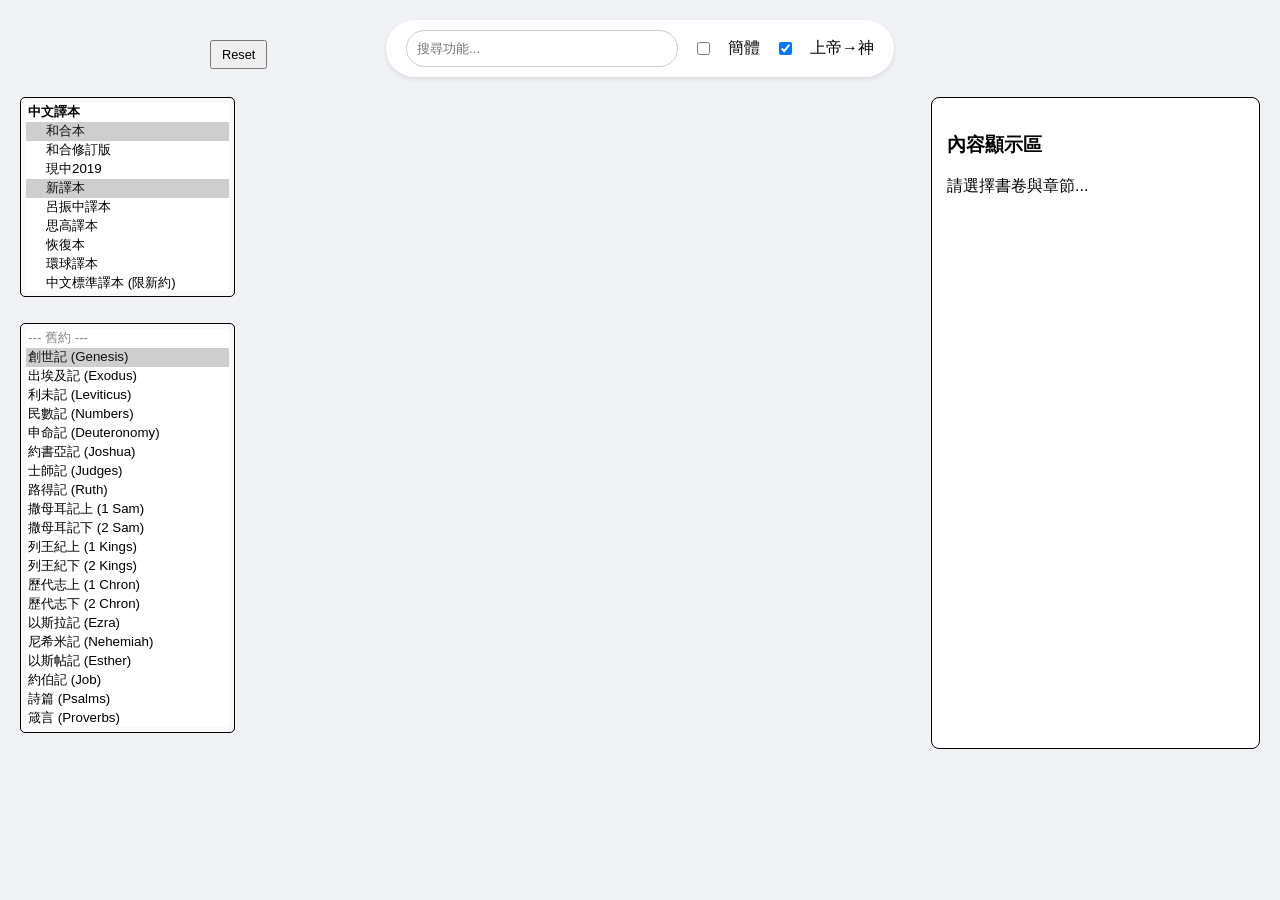
==== index.html @ 34dd0539 "Update index.html" ====
<!DOCTYPE html>
<html lang="zh-Hant">
<head>
	<script src="https://challenges.cloudflare.com/turnstile/v0/api.js?onload=turnstileLoad" async defer></script>
    <meta charset="UTF-8">
    <meta name="viewport" content="width=device-width, initial-scale=1.0">
    <title>聖經研讀系統 - FHL 整合版</title>
    <style>
        /* 保留您之前的 CSS 樣式 */
        body { font-family: sans-serif; display: flex; flex-direction: column; padding: 20px; margin: 0; position: relative; background-color: #f0f2f5; }
        .reset-button { position: absolute; top: 40px; left: 210px; z-index: 20; font-size: 0.8em; padding: 5px 10px; cursor: pointer; }
        .header-container { display: flex; justify-content: center; width: 100%; margin-bottom: 20px; }
        .header-controls { display: flex; align-items: center; width: fit-content; gap: 15px; background: white; padding: 10px 20px; border-radius: 30px; box-shadow: 0 2px 5px rgba(0,0,0,0.1); }
        .search-bar { padding: 10px; border: 1px solid #ccc; border-radius: 20px; width: 250px; }
        .main-container { display: flex; gap: 20px; }
        .left-panel { display: grid; grid-template-columns: repeat(4, 1fr); gap: 10px; width: 75%; }
        .right-panel { width: 25%; border: 1px solid #000; padding: 15px; height: 620px; background-color: white; border-radius: 8px; overflow-y: auto; }
        .box { border: 1px solid #000; border-radius: 5px; padding: 5px; box-sizing: border-box; background-color: #f9f9f9; visibility: hidden; }
        .multiple-select-container, .list-box-container, .right-panel-box, .header-controls, .header-container { visibility: visible; }
        .multiple-select-container { height: 200px; grid-column: 1; grid-row: 1; }
        .multiple-select-list { width: 100%; height: 100%; border: none; outline: none; }
        .list-box-container { height: 410px; grid-column: 1; grid-row: 2; }
        .single-select-list { width: 100%; height: 100%; border: none; outline: none; }
        /* 修改或覆蓋原本的 .tab-box 樣式 */
        .tab-box, .tab-box-bottom {
            height: 200px;
            display: flex; 
            flex-direction: column;
            gap: 5px;
            padding: 5px;
        }

/* 確保左側面板有足夠空間顯示 4 欄 */
.left-panel {
    display: grid;
    grid-template-columns: repeat(4, 1fr); 
    grid-auto-flow: row; /* 關鍵：讓溢出的元素自動換行 */
    gap: 10px;
    width: 75%;
}
        .copyable-area { cursor: copy; transition: background-color 0.2s; }
        .tab-title-box { border: 1px solid #ccc; padding: 5px; background-color: #e9ecef; font-weight: bold; font-size: 0.9em; }
        .tab-content-area { border: 1px solid #ccc; padding: 8px; background-color: white; flex-grow: 1; overflow-y: auto; line-height: 1.5; font-size: 0.95em; }
        .copy-success { background-color: #d4edda !important; }
        .popup-window { position: fixed; display: none; background: white; border: 2px solid #007bff; border-radius: 8px; padding: 12px; box-shadow: 0 4px 15px rgba(0,0,0,0.3); z-index: 1000; width: 200px; }
        .popup-window input { width: 100%; padding: 8px; margin-top: 8px; box-sizing: border-box; border: 1px solid #ccc; border-radius: 4px; }
        .popup-header { font-size: 14px; font-weight: bold; display: flex; justify-content: space-between; }
        .close-popup { cursor: pointer; color: #999; }
    </style>
</head>
<body>
    <div id="turnstile-container"></div>
    <button class="reset-button" id="resetSelectionBtn">Reset</button>

    <div class="header-container">
        <div class="header-controls">
            <input type="text" class="search-bar" placeholder="搜尋功能..." id="globalSearch">
            <input type="checkbox" id="checkboxSimplifiedChinese"><label for="checkboxSimplifiedChinese">簡體</label>
            <input type="checkbox" id="checkboxGodName" checked><label for="checkboxGodName">上帝→神</label>
            <!-- 隱藏的輸入項用於對接原邏輯 -->
            <input type="hidden" id="currentChineses">
            <input type="hidden" id="currentChap">
            <input type="hidden" id="currentSec">
        </div>
    </div>

    <div class="main-container">
        <div class="left-panel">
            <div class="box multiple-select-container">
                <select multiple class="multiple-select-list" id="selectList">
                     <optgroup label="中文譯本">
                        <option value="unv" selected>和合本</option>
                        <option value="rcuv">和合修訂版</option>
                        <option value="tcv2019">現中2019</option>
                        <option value="ncv" selected="selected">新譯本</option>
                        <option value="lcc">呂振中譯本</option>
                        <option value="ofm">思高譯本</option>
                        <option value="recover">恢復本</option>
                        <option value="wcb">環球譯本</option>
						<option value="csb"> 中文標準譯本 (限新約) </option>
                        <option value="cbol"> 原文直譯 </option>
                        <option value="tcv95"> 現代中文譯本 1995版 </option>
                        <option value="cnet"> NET聖經中譯本 </option>
						<option value="cuwv" selected="selected">文理和合本經文</option>
                    </optgroup>
                    <optgroup label="其他與英文">
                        <option value="kjv">KJV (King James Version)</option>
                        <option value="asv">ASV (American Standard Version)</option>
                        <option value="bbe">BBE (American Standard Version)</option>
                        <option value="web">WEB (World English Bible)</option>
						<option value="erv">ERV (Easy-to-Read Version)</option>
						<option value="fhlwh">新約原文</option> 
                    </optgroup>
                </select>
            </div>

            <div id="tab1_box" class="box tab-box"><div class="tab-title-box copyable-area"></div><div class="tab-content-area copyable-area"></div></div>
            <div id="tab2_box" class="box tab-box"><div class="tab-title-box copyable-area"></div><div class="tab-content-area copyable-area"></div></div>
            <div id="tab3_box" class="box tab-box"><div class="tab-title-box copyable-area"></div><div class="tab-content-area copyable-area"></div></div>
            
            <div class="box list-box-container">
                <select class="single-select-list" size="20" id="bibleBookList">
                    <option disabled>--- 舊約 ---</option>
                    <option value="創" selected>創世記 (Genesis)</option><option value="出">出埃及記 (Exodus)</option><option value="利">利未記 (Leviticus)</option><option value="民">民數記 (Numbers)</option><option value="申">申命記 (Deuteronomy)</option><option value="書">約書亞記 (Joshua)</option><option value="士">士師記 (Judges)</option><option value="得">路得記 (Ruth)</option><option value="撒上">撒母耳記上 (1 Sam)</option><option value="撒下">撒母耳記下 (2 Sam)</option><option value="王上">列王紀上 (1 Kings)</option><option value="王下">列王紀下 (2 Kings)</option><option value="代上">歷代志上 (1 Chron)</option><option value="代下">歷代志下 (2 Chron)</option><option value="拉">以斯拉記 (Ezra)</option><option value="尼">尼希米記 (Nehemiah)</option><option value="斯">以斯帖記 (Esther)</option><option value="伯">約伯記 (Job)</option><option value="詩">詩篇 (Psalms)</option><option value="箴">箴言 (Proverbs)</option><option value="傳">傳道書 (Eccles)</option><option value="歌">雅歌 (Song of Sol)</option><option value="賽">以賽亞書 (Isaiah)</option><option value="耶">耶利米書 (Jeremiah)</option><option value="哀">耶利米哀歌 (Lam)</option><option value="結">以西結書 (Ezekiel)</option><option value="但">但以理書 (Daniel)</option><option value="何">何西阿書 (Hosea)</option><option value="珥">約珥書 (Joel)</option><option value="摩">阿摩司書 (Amos)</option><option value="俄">俄巴底亞書 (Obadiah)</option><option value="拿">約拿書 (Jonah)</option><option value="彌">彌迦書 (Micah)</option><option value="鴻">那鴻書 (Nahum)</option><option value="哈">哈巴谷書 (Habak)</option><option value="番">西番雅書 (Zephan)</option><option value="該">哈該書 (Haggai)</option><option value="亞">撒迦利亞書 (Zechar)</option><option value="瑪">瑪拉基書 (Malachi)</option>
                    <option disabled>--- 新約 ---</option>
                    <option value="太">馬太福音 (Matthew)</option><option value="可">馬可福音 (Mark)</option><option value="路">路加福音 (Luke)</option><option value="約">約翰福音 (John)</option><option value="徒">使徒行傳 (Acts)</option><option value="羅">羅馬書 (Romans)</option><option value="林前">哥林多前書 (1 Cor)</option><option value="林後">哥林多後書 (2 Cor)</option><option value="加">加拉太書 (Galat)</option><option value="弗">以弗所書 (Ephes)</option><option value="腓">腓立比書 (Philip)</option><option value="西">歌羅西書 (Coloss)</option><option value="帖前">帖前 (1 Thess)</option><option value="帖後">帖後 (2 Thess)</option><option value="提前">提摩太前書 (1 Tim)</option><option value="提後">提摩太後書 (2 Tim)</option><option value="多">提多書 (Titus)</option><option value="門">腓利門書 (Philemon)</option><option value="來">希伯來書 (Hebrews)</option><option value="雅">雅各書 (James)</option><option value="彼前">彼得前書 (1 Peter)</option><option value="彼後">彼得後書 (2 Peter)</option><option value="約一">約翰一書 (1 John)</option><option value="約二">約翰二書 (2 John)</option><option value="約三">約翰三書 (3 John)</option><option value="猶">猶大書 (Jude)</option><option value="啟">啟示錄 (Revelation)</option>
                </select>
            </div>

            <div id="tab4_box" class="box tab-box-bottom"><div class="tab-title-box copyable-area"></div><div class="tab-content-area copyable-area"></div></div>
            <div id="tab5_box" class="box tab-box-bottom"><div class="tab-title-box copyable-area"></div><div class="tab-content-area copyable-area"></div></div>
            <div id="tab6_box" class="box tab-box-bottom"><div class="tab-title-box copyable-area"></div><div class="tab-content-area copyable-area"></div></div>
        </div>

        <div class="right-panel right-panel-box" id="displayContent">
            <h3>內容顯示區</h3><div id="doccontext">請選擇書卷與章節...</div>
        </div>
    </div>

    <div id="itemPopup" class="popup-window">
        <div class="popup-header"><span id="popupTitle">書卷名</span><span class="close-popup" id="closePopupBtn">&times;</span></div>
        <input type="text" id="popupInput" placeholder="輸入 1 或 1:1">
    </div>
<script>
const tttt = { "unv": "和合本", "rcuv": "和修版", "ncv": "新譯本", "kjv": "KJV", "asv": "ASV", "bbe": "BBE", "web": "WEB", "lcc": "呂振中譯本", "ofm": "思高譯本", "tcv2019": "現中譯2019", "wcb": "環球譯本", "recover": "恢復本","tcv95":"現中譯1995", "cbol":"原文直譯","csb":"中文標準譯本","cnet":"NET聖經中譯本", "fhlwh":"新約原文","cuwv":"文理和合本經文","erv":"ERV" };

function numberConvertToUppercase(num) {
    const u = ["零", "一", "二", "三", "四", "五", "六", "七", "八", "九", "十"];
    const n = parseInt(num);
    if (n <= 10) return u[n];
    if (n < 20) return "十" + (n % 10 === 0 ? "" : u[n % 10]);
    return n.toString();
}

// 2. 啟動查詢 (整合你的 startQuery)
function startQuery() {
    // 清空右側預覽
    document.getElementById("displayContent").innerHTML = '<div id="doccontext"></div>';
    
    // 獲取目前選中的多個譯本
    const selectedOptions = Array.from(document.getElementById('selectList').selectedOptions);
    const targetTabs = document.querySelectorAll('[id^="tab"][id$="_box"]');
    
    // 初始化：隱藏所有 Tab
    targetTabs.forEach(tab => tab.style.visibility = 'hidden');

    // 依序為每個選中的譯本發送請求 (最多6個)
    selectedOptions.forEach((option, index) => {
        if (index < 6) {
            loadBibleDoc(option.value, index + 1);
        }
    });
}

<!--
function loadBibleDoc(verCode, tabIndex) {
    const book = document.getElementById("bibleBookList").value;
    const inputVal = document.getElementById("popupInput").value || "1";
    let chap = "1", sec = "";
    if (inputVal.includes(':')) {
        [chap, sec] = inputVal.split(':');
    } else {
        chap = inputVal;
    }
    const gb = document.getElementById('checkboxSimplifiedChinese').checked ? 1 : 0;
    
    let originalUrl = "https://bible.fhl.net/json/qb.php?chineses=" + encodeURIComponent(book) + 
              "&chap=" + chap + 
              "&sec=" + sec + 
              "&version=" + verCode + 
              "&gb=" + gb;

    function fetchBible(url, isProxy = false) {
        const xhttp = new XMLHttpRequest();
        xhttp.onload = function() {
            if (this.status == 200) {
                let data = this.responseText;
                if (isProxy) {
                    try {
                        // AllOrigins /get 模式會回傳 JSON，內容在 .contents
                        const json = JSON.parse(this.responseText);
                        data = json.contents;
                    } catch (e) {
                        console.error("解析代理資料失敗", e);
                    }
                }
                renderToTab(data, tabIndex, verCode);
            } else if (!isProxy) {
                tryProxy();
            }
        };

        xhttp.onerror = function() {
            if (!isProxy) tryProxy();
        };

        xhttp.open("GET", url, true);
        xhttp.send();
    }

    function tryProxy() {
        // 使用 /get 而不是 /raw，這對 'null' origin 支援度較好
        const proxyUrl = "https://api.allorigins.win/get?url=" + encodeURIComponent(originalUrl);
        fetchBible(proxyUrl, true);
    }

    fetchBible(originalUrl, false);
}


function loadBibleDoc(verCode, tabIndex) {
    const book = document.getElementById("bibleBookList").value;
    const inputVal = document.getElementById("popupInput").value || "1";
    let chap = "1", sec = "";
    if (inputVal.includes(':')) {
        [chap, sec] = inputVal.split(':');
    } else {
        chap = inputVal;
    }
    const gb = document.getElementById('checkboxSimplifiedChinese').checked ? 1 : 0;
    
    // 1. 原始 FHL 網址
    let originalUrl = "https://bible.fhl.net/json/qb.php?chineses=" + encodeURIComponent(book) + 
              "&chap=" + chap + 
              "&sec=" + sec + 
              "&version=" + verCode + 
              "&gb=" + gb;

    // 2. 你的 Cloudflare Worker 網址
    const myWorkerUrl = "https://bible.q8g9tnm8r7.workers.dev/?url=" + encodeURIComponent(originalUrl);

    const xhttp = new XMLHttpRequest();
    xhttp.onload = function() {
        if (this.status == 200) {
            // 直接渲染內容，Worker 已經處理好 CORS 與原始格式
            renderToTab(this.responseText, tabIndex, verCode);
        } else {
            console.error("Worker 請求失敗，狀態碼: " + this.status);
        }
    };

    xhttp.onerror = function() {
        console.error("網路錯誤或 Worker 無法存取");
    };

    xhttp.open("GET", myWorkerUrl, true);
    xhttp.send();
}
//-->
	
async function loadBibleDoc(verCode, tabIndex) {
    // 1. 取得 DOM 數值
    const book = document.getElementById("bibleBookList").value;
    const inputVal = document.getElementById("popupInput").value || "1";
    const gb = document.getElementById('checkboxSimplifiedChinese').checked ? 1 : 0;
    let [chap, sec] = inputVal.includes(':') ? inputVal.split(':') : [inputVal, ""];
    
    // 2. 嚴格檢查 Turnstile 狀態
    if (typeof turnstile === 'undefined') {
        console.error("Turnstile SDK 未載入");
        alert("安全驗證元件尚未準備好，請稍候或重新整理頁面。");
        return;
    }

    // 取得 Token (確保 window.tsWidgetId 已在 window.onload 中初始化)
    const turnstileToken = turnstile.getResponse(window.tsWidgetId);
    
    if (!turnstileToken) {
        alert("請先點擊下方的『安全驗證框』進行人工驗證。");
        // 滾動到驗證框位置提醒使用者
        document.getElementById("turnstile-container")?.scrollIntoView({ behavior: 'smooth' });
        return;
    }
   
    // 3. 構造 URL
    let originalUrl = "https://bible.fhl.net/json/qb.php?chineses=" + encodeURIComponent(book) + 
              "&chap=" + chap + 
              "&sec=" + sec + 
              "&version=" + verCode + 
              "&gb=" + gb;
              
    const myWorkerUrl = "https://bible.q8g9tnm8r7.workers.dev/?url=" + encodeURIComponent(originalUrl);

    // 4. 發送帶有超時控制的請求
    const controller = new AbortController();
    const timeoutId = setTimeout(() => controller.abort(), 15000); // 15秒自動斷開

    try {
        const response = await fetch(myWorkerUrl, {
            method: "GET",
            signal: controller.signal,
            headers: {
                "X-Turnstile-Token": turnstileToken,
                "X-Requested-With": "XMLHttpRequest" // 增加此 Header 有助於通過某些 WAF 檢查
            }
        });

        clearTimeout(timeoutId);

        if (response.ok) {
            const data = await response.text();
            renderToTab(data, tabIndex, verCode);
            
            // 成功後建議重置驗證碼 (GitHub Pages 靜態環境建議每次成功都重置)
            turnstile.reset(window.tsWidgetId); 
        } else {
            // 針對 401/403 (驗證失敗) 做處理
            if (response.status === 403 || response.status === 401) {
                alert("安全驗證已過期，請重新點擊驗證框。");
            } else {
                alert(`伺服器回應錯誤 (${response.status})，請稍後再試。`);
            }
            turnstile.reset(window.tsWidgetId);
        }
    } catch (err) {
        clearTimeout(timeoutId);
        if (err.name === 'AbortError') {
            alert("請求超時，請檢查您的網路連線或關閉廣告攔截器。");
        } else {
            console.error("連線錯誤:", err);
            alert("無法連接到 API 伺服器，請確認 Worker 運作正常。");
        }
        // 發生通訊錯誤時也重置驗證碼以清空狀態
        if (typeof turnstile !== 'undefined') turnstile.reset(window.tsWidgetId);
    }
}

	
function renderToTab(responseText, tabIndex, verCode) {
    let aaobj;
    try {
        // 清理 JSON 中的特殊字元並解析
        const cleanedJson = responseText.replace(/[\u3000\u000A\u000D]+/g, "");
        aaobj = JSON.parse(cleanedJson);
    } catch (e) {
        console.error("JSON 解析失敗:", e);
        return;
    }

    const tabBox = document.getElementById(`tab${tabIndex}_box`);
    if (!tabBox) return;

    // --- 0. 處理 API 失敗 (例如新譯本權限阻斷) ---
    if (aaobj.status && aaobj.status.indexOf("Fail") !== -1) {
        tabBox.style.visibility = "visible";
        tabBox.querySelector('.tab-title-box').textContent = (tttt[verCode] || verCode) + " (連線受阻)";
        tabBox.querySelector('.tab-content-area').innerText = "此譯本目前禁止自動 API 查詢。\n請確認網址是否正確，或嘗試手動貼上 JSON 資料。";
        return;
    }

    // --- 1. 標題解析 ---
    const book = document.getElementById("bibleBookList").value;
    const inputVal = document.getElementById("popupInput").value || "1";
    
    let chapNum = "1", secIn = "";
    if (inputVal.includes(':')) {
        [chapNum, secIn] = inputVal.split(':').map(s => s.trim());
    } else {
        chapNum = inputVal.trim();
        // 抓取最後一節的節號作為範圍結束
        const lastSec = aaobj.record[aaobj.record_count - 1].sec;
        secIn = (aaobj.record_count > 1) ? `1-${lastSec}` : "1";
    }

    const chapChinese = numberConvertToUppercase(chapNum);
    const verName = tttt[verCode] || verCode;
    const fullTitle = `${book}${chapChinese}${secIn} (${verName})`;

    // --- 2. 內容生成 (整合新譯本清理邏輯) ---
    let aa2234 = ""; // Tab 顯示內容 (純文字)
    let aa2233 = "<font style='font-family:DFKai-SB'>「"; // 右側預覽內容

    for (let i = 0; i < aaobj.record_count; i++) {
        let item = aaobj.record[i];
        let text = item.bible_text;

        // --- [新譯本專用清理] 移除 <h1> 到 <h6> 及其內容 (如：一段小標題) ---
        text = text.replace(/<h[1-6]>.*?<\/h[1-6]>/gi, "");
        // 移除 |）這種特殊標記
        text = text.replace(/\|\uff09/g, "");

        // 清理所有剩餘 HTML 標籤與括號標記
        let rawText = text.replace(/<[^>]*>/g, "")
                          .replace(/【[^>]*】/g, "")
                          .replace(/[\u3000\u000A\u000D]+/g, "").trim();

        // 格式化輸出：節號 + 兩個全型空白 + 經文內容 + 換行 (PPT 專用)
        aa2234 += item.sec + "　" + rawText + "\n"; 
        aa2233 += "<sup>" + item.sec + "</sup>" + rawText;
    }

    aa2233 += "」";

    // --- 3. 處理「上帝/神」與符號修正 ---
    const useShen = document.getElementById('checkboxGodName').checked;
    if (useShen) {
        aa2234 = aa2234.replace(/上帝/g, "神");
        aa2233 = aa2233.replace(/上帝/g, "神");
    }
    // 修正破折號長度
    aa2234 = aa2234.replace(/─/g, "——");
    aa2233 = aa2233.replace(/─/g, "——");

    // --- 4. 更新 UI 畫面 ---
    tabBox.style.visibility = "visible";
    tabBox.querySelector('.tab-title-box').textContent = fullTitle;
    // 使用 innerText 保持 PPT 換行與空白格式
    tabBox.querySelector('.tab-content-area').innerText = aa2234;

    // 更新右側詳細顯示區
    const docContext = document.getElementById("doccontext");
    if (docContext) {
        docContext.innerHTML += `<div style="margin-bottom:20px; border-bottom:1px solid #eee; padding-bottom:10px;">
            <span style="font-size:12pt; line-height:1.6;">${aa2233} <br><b><u>${fullTitle}</u></b></span>
        </div>`;
    }
}



// 點擊複製功能：支援標題與經文各自複製
document.addEventListener('click', (e) => {
    const el = e.target;
    
    // 檢查點擊的是「內容區域」或是「標題區域」
    const isContent = el.classList.contains('tab-content-area');
    const isTitle = el.classList.contains('tab-title-box');

    if (isContent || isTitle) {
        // 獲取被點擊元素的文字
        const textToCopy = el.innerText; 
        
        if (!textToCopy) return;

        navigator.clipboard.writeText(textToCopy).then(() => {
            // 視覺回饋：變色效果
            el.classList.add('copy-success');
            setTimeout(() => el.classList.remove('copy-success'), 500);
            
            console.log("已成功複製內容：" + textToCopy.substring(0, 10) + "...");
        }).catch(err => {
            console.error('無法複製', err);
        });
    }
});


// 監聽譯本清單的變動
document.getElementById('selectList').addEventListener('change', function() {
    // 只有在已經有書卷/章節資料的情況下才自動更新
    const book = document.getElementById("bibleBookList").value;
    const inputVal = document.getElementById("popupInput").value;
    
    if (book && inputVal) {
        startQuery();
    }
});

// 監聽上帝/神、簡體/繁體切換
document.getElementById('checkboxGodName').addEventListener('change', startQuery);
document.getElementById('checkboxSimplifiedChinese').addEventListener('change', startQuery);


// 5. 彈窗觸發事件
document.getElementById('bibleBookList').addEventListener('click', function(e) {
    if (e.target.tagName === 'OPTION' && !e.target.disabled) {
        const popup = document.getElementById('itemPopup');
        popup.style.display = 'block';
        popup.style.left = e.pageX + 10 + 'px';
        popup.style.top = e.pageY + 10 + 'px';
        document.getElementById('popupTitle').textContent = e.target.text.trim();
        document.getElementById('popupInput').focus();
    }
});

document.getElementById('popupInput').addEventListener('keypress', function(e) {
    if (e.key === 'Enter') {
        document.getElementById('itemPopup').style.display = 'none';
        startQuery();
    }
});

document.getElementById('closePopupBtn').onclick = () => document.getElementById('itemPopup').style.display = 'none';
document.getElementById('resetSelectionBtn').onclick = () => location.reload();

// 確保全域變數存在
window.tsWidgetId = null;

function initializeTurnstile() {
    if (typeof turnstile !== 'undefined') {
        window.tsWidgetId = turnstile.render('#turnstile-container', {
            sitekey: '0x4AAAAAACgckTL_y_96U7Cj', // 👈 這裡請務必填入您的 Site Key
            callback: function(token) {
                console.log("驗證碼初始化成功");
            }
        });
    } else {
        // 如果還沒載入，過 0.5 秒再試一次
        setTimeout(initializeTurnstile, 500);
    }
}

// 頁面載入後啟動
window.addEventListener('load', initializeTurnstile);
	
</script>

</body>
</html>
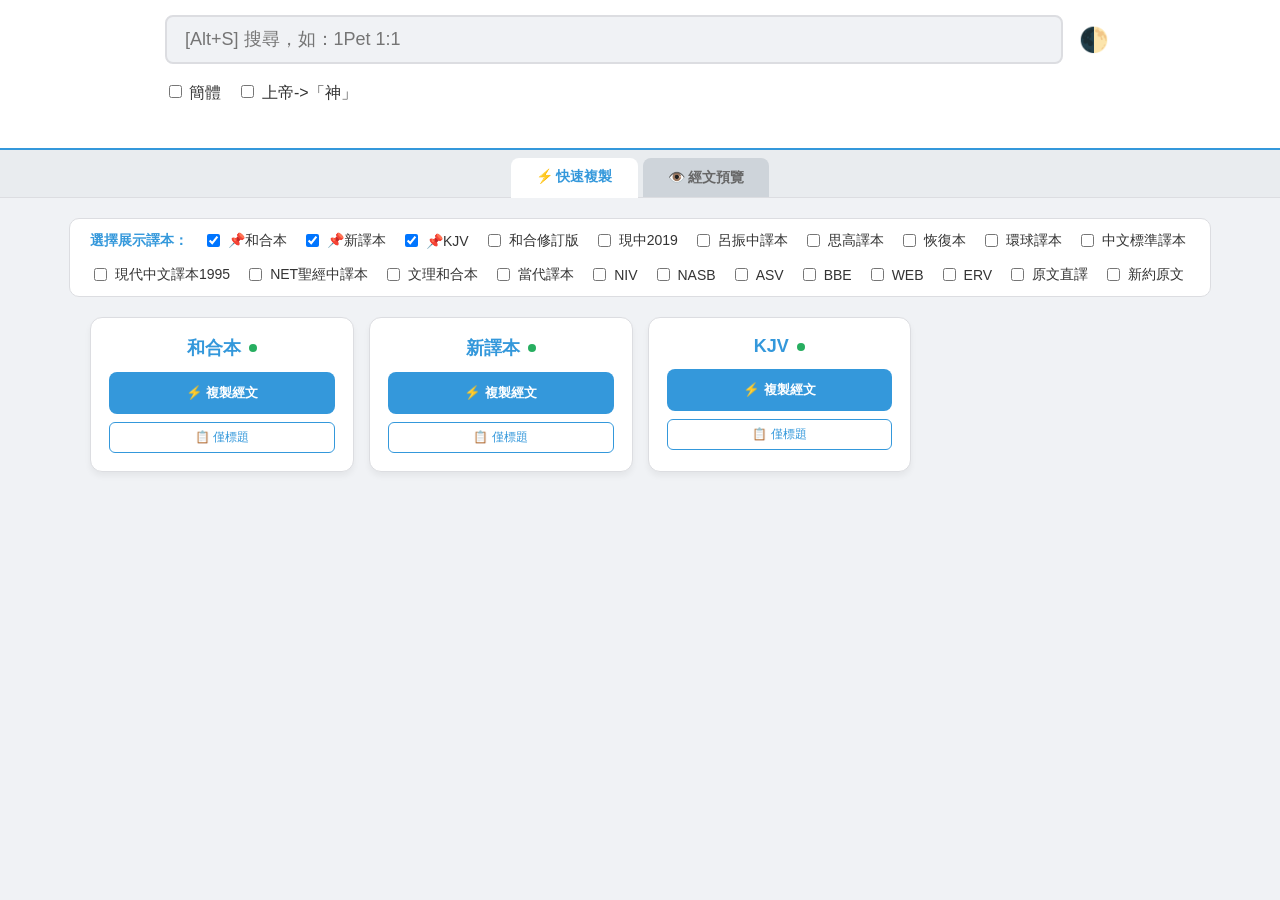
==== commit 8e4a6d4a: "Update and rename bible_verse.html to index.html" ====
--- a/index.html
+++ b/index.html
@@ -1,521 +1,74 @@
 <!DOCTYPE html>
 <html lang="zh-Hant">
 <head>
-	<script src="https://challenges.cloudflare.com/turnstile/v0/api.js?onload=turnstileLoad" async defer></script>
     <meta charset="UTF-8">
     <meta name="viewport" content="width=device-width, initial-scale=1.0">
-    <title>聖經研讀系統 - FHL 整合版</title>
-    <style>
-        /* 保留您之前的 CSS 樣式 */
-        body { font-family: sans-serif; display: flex; flex-direction: column; padding: 20px; margin: 0; position: relative; background-color: #f0f2f5; }
-        .reset-button { position: absolute; top: 40px; left: 210px; z-index: 20; font-size: 0.8em; padding: 5px 10px; cursor: pointer; }
-        .header-container { display: flex; justify-content: center; width: 100%; margin-bottom: 20px; }
-        .header-controls { display: flex; align-items: center; width: fit-content; gap: 15px; background: white; padding: 10px 20px; border-radius: 30px; box-shadow: 0 2px 5px rgba(0,0,0,0.1); }
-        .search-bar { padding: 10px; border: 1px solid #ccc; border-radius: 20px; width: 250px; }
-        .main-container { display: flex; gap: 20px; }
-        .left-panel { display: grid; grid-template-columns: repeat(4, 1fr); gap: 10px; width: 75%; }
-        .right-panel { width: 25%; border: 1px solid #000; padding: 15px; height: 620px; background-color: white; border-radius: 8px; overflow-y: auto; }
-        .box { border: 1px solid #000; border-radius: 5px; padding: 5px; box-sizing: border-box; background-color: #f9f9f9; visibility: hidden; }
-        .multiple-select-container, .list-box-container, .right-panel-box, .header-controls, .header-container { visibility: visible; }
-        .multiple-select-container { height: 200px; grid-column: 1; grid-row: 1; }
-        .multiple-select-list { width: 100%; height: 100%; border: none; outline: none; }
-        .list-box-container { height: 410px; grid-column: 1; grid-row: 2; }
-        .single-select-list { width: 100%; height: 100%; border: none; outline: none; }
-        /* 修改或覆蓋原本的 .tab-box 樣式 */
-        .tab-box, .tab-box-bottom {
-            height: 200px;
-            display: flex; 
-            flex-direction: column;
-            gap: 5px;
-            padding: 5px;
-        }
+    <title>各版本網上聖經捷徑</title>
+    <link rel="stylesheet" href="./css/style.css">
 
-/* 確保左側面板有足夠空間顯示 4 欄 */
-.left-panel {
-    display: grid;
-    grid-template-columns: repeat(4, 1fr); 
-    grid-auto-flow: row; /* 關鍵：讓溢出的元素自動換行 */
-    gap: 10px;
-    width: 75%;
-}
-        .copyable-area { cursor: copy; transition: background-color 0.2s; }
-        .tab-title-box { border: 1px solid #ccc; padding: 5px; background-color: #e9ecef; font-weight: bold; font-size: 0.9em; }
-        .tab-content-area { border: 1px solid #ccc; padding: 8px; background-color: white; flex-grow: 1; overflow-y: auto; line-height: 1.5; font-size: 0.95em; }
-        .copy-success { background-color: #d4edda !important; }
-        .popup-window { position: fixed; display: none; background: white; border: 2px solid #007bff; border-radius: 8px; padding: 12px; box-shadow: 0 4px 15px rgba(0,0,0,0.3); z-index: 1000; width: 200px; }
-        .popup-window input { width: 100%; padding: 8px; margin-top: 8px; box-sizing: border-box; border: 1px solid #ccc; border-radius: 4px; }
-        .popup-header { font-size: 14px; font-weight: bold; display: flex; justify-content: space-between; }
-        .close-popup { cursor: pointer; color: #999; }
-    </style>
-</head>
-<body>
-    <div id="turnstile-container"></div>
-    <button class="reset-button" id="resetSelectionBtn">Reset</button>
-
-    <div class="header-container">
-        <div class="header-controls">
-            <input type="text" class="search-bar" placeholder="搜尋功能..." id="globalSearch">
-            <input type="checkbox" id="checkboxSimplifiedChinese"><label for="checkboxSimplifiedChinese">簡體</label>
-            <input type="checkbox" id="checkboxGodName" checked><label for="checkboxGodName">上帝→神</label>
-            <!-- 隱藏的輸入項用於對接原邏輯 -->
-            <input type="hidden" id="currentChineses">
-            <input type="hidden" id="currentChap">
-            <input type="hidden" id="currentSec">
-        </div>
-    </div>
-
-    <div class="main-container">
-        <div class="left-panel">
-            <div class="box multiple-select-container">
-                <select multiple class="multiple-select-list" id="selectList">
-                     <optgroup label="中文譯本">
-                        <option value="unv" selected>和合本</option>
-                        <option value="rcuv">和合修訂版</option>
-                        <option value="tcv2019">現中2019</option>
-                        <option value="ncv" selected="selected">新譯本</option>
-                        <option value="lcc">呂振中譯本</option>
-                        <option value="ofm">思高譯本</option>
-                        <option value="recover">恢復本</option>
-                        <option value="wcb">環球譯本</option>
-						<option value="csb"> 中文標準譯本 (限新約) </option>
-                        <option value="cbol"> 原文直譯 </option>
-                        <option value="tcv95"> 現代中文譯本 1995版 </option>
-                        <option value="cnet"> NET聖經中譯本 </option>
-						<option value="cuwv" selected="selected">文理和合本經文</option>
-                    </optgroup>
-                    <optgroup label="其他與英文">
-                        <option value="kjv">KJV (King James Version)</option>
-                        <option value="asv">ASV (American Standard Version)</option>
-                        <option value="bbe">BBE (American Standard Version)</option>
-                        <option value="web">WEB (World English Bible)</option>
-						<option value="erv">ERV (Easy-to-Read Version)</option>
-						<option value="fhlwh">新約原文</option> 
-                    </optgroup>
-                </select>
+    <header class="header-zone">
+        <div class="search-wrapper">
+            <div class="search-row">
+                <input type="text" id="bibleSearch" class="search-bar" placeholder="[Alt+S] 搜尋，如：1Pet 1:1" autocomplete="off">
+                <button onclick="toggleTheme()" style="background:none; border:none; cursor:pointer; font-size:24px;">🌓</button>
+                <div id="hintWindow" class="hint-window"></div>
+                <div id="suggestions" class="suggestions-box"></div>
             </div>
 
-            <div id="tab1_box" class="box tab-box"><div class="tab-title-box copyable-area"></div><div class="tab-content-area copyable-area"></div></div>
-            <div id="tab2_box" class="box tab-box"><div class="tab-title-box copyable-area"></div><div class="tab-content-area copyable-area"></div></div>
-            <div id="tab3_box" class="box tab-box"><div class="tab-title-box copyable-area"></div><div class="tab-content-area copyable-area"></div></div>
-            
-            <div class="box list-box-container">
-                <select class="single-select-list" size="20" id="bibleBookList">
-                    <option disabled>--- 舊約 ---</option>
-                    <option value="創" selected>創世記 (Genesis)</option><option value="出">出埃及記 (Exodus)</option><option value="利">利未記 (Leviticus)</option><option value="民">民數記 (Numbers)</option><option value="申">申命記 (Deuteronomy)</option><option value="書">約書亞記 (Joshua)</option><option value="士">士師記 (Judges)</option><option value="得">路得記 (Ruth)</option><option value="撒上">撒母耳記上 (1 Sam)</option><option value="撒下">撒母耳記下 (2 Sam)</option><option value="王上">列王紀上 (1 Kings)</option><option value="王下">列王紀下 (2 Kings)</option><option value="代上">歷代志上 (1 Chron)</option><option value="代下">歷代志下 (2 Chron)</option><option value="拉">以斯拉記 (Ezra)</option><option value="尼">尼希米記 (Nehemiah)</option><option value="斯">以斯帖記 (Esther)</option><option value="伯">約伯記 (Job)</option><option value="詩">詩篇 (Psalms)</option><option value="箴">箴言 (Proverbs)</option><option value="傳">傳道書 (Eccles)</option><option value="歌">雅歌 (Song of Sol)</option><option value="賽">以賽亞書 (Isaiah)</option><option value="耶">耶利米書 (Jeremiah)</option><option value="哀">耶利米哀歌 (Lam)</option><option value="結">以西結書 (Ezekiel)</option><option value="但">但以理書 (Daniel)</option><option value="何">何西阿書 (Hosea)</option><option value="珥">約珥書 (Joel)</option><option value="摩">阿摩司書 (Amos)</option><option value="俄">俄巴底亞書 (Obadiah)</option><option value="拿">約拿書 (Jonah)</option><option value="彌">彌迦書 (Micah)</option><option value="鴻">那鴻書 (Nahum)</option><option value="哈">哈巴谷書 (Habak)</option><option value="番">西番雅書 (Zephan)</option><option value="該">哈該書 (Haggai)</option><option value="亞">撒迦利亞書 (Zechar)</option><option value="瑪">瑪拉基書 (Malachi)</option>
-                    <option disabled>--- 新約 ---</option>
-                    <option value="太">馬太福音 (Matthew)</option><option value="可">馬可福音 (Mark)</option><option value="路">路加福音 (Luke)</option><option value="約">約翰福音 (John)</option><option value="徒">使徒行傳 (Acts)</option><option value="羅">羅馬書 (Romans)</option><option value="林前">哥林多前書 (1 Cor)</option><option value="林後">哥林多後書 (2 Cor)</option><option value="加">加拉太書 (Galat)</option><option value="弗">以弗所書 (Ephes)</option><option value="腓">腓立比書 (Philip)</option><option value="西">歌羅西書 (Coloss)</option><option value="帖前">帖前 (1 Thess)</option><option value="帖後">帖後 (2 Thess)</option><option value="提前">提摩太前書 (1 Tim)</option><option value="提後">提摩太後書 (2 Tim)</option><option value="多">提多書 (Titus)</option><option value="門">腓利門書 (Philemon)</option><option value="來">希伯來書 (Hebrews)</option><option value="雅">雅各書 (James)</option><option value="彼前">彼得前書 (1 Peter)</option><option value="彼後">彼得後書 (2 Peter)</option><option value="約一">約翰一書 (1 John)</option><option value="約二">約翰二書 (2 John)</option><option value="約三">約翰三書 (3 John)</option><option value="猶">猶大書 (Jude)</option><option value="啟">啟示錄 (Revelation)</option>
-                </select>
+            <!-- ✅ 新增：搜尋選項（簡體 / 神名） -->
+            <div class="search-options" aria-label="顯示選項" style="display:flex; gap:16px; align-items:center; margin-top:8px;">
+              <label class="opt-item" title="切換為簡體後將重新抓取目前段落">
+                <input type="checkbox" id="checkboxSimplifiedChinese">
+                簡體
+              </label>
+
+              <label class="opt-item" title="僅在畫面與複製輸出中將「上帝」顯示為「神」，不重新抓取">
+                <input type="checkbox" id="checkboxGodName">
+                上帝->「神」
+              </label>
             </div>
+            <!-- ⬆ 新增結束 -->
 
-            <div id="tab4_box" class="box tab-box-bottom"><div class="tab-title-box copyable-area"></div><div class="tab-content-area copyable-area"></div></div>
-            <div id="tab5_box" class="box tab-box-bottom"><div class="tab-title-box copyable-area"></div><div class="tab-content-area copyable-area"></div></div>
-            <div id="tab6_box" class="box tab-box-bottom"><div class="tab-title-box copyable-area"></div><div class="tab-content-area copyable-area"></div></div>
+            <div id="historyTags" class="history-tags"></div>
+        </div>
+    </header>
+
+    <nav class="mode-tabs">
+        <button id="tab-copy" class="m-tab active" onclick="switchMode('copy')">⚡ 快速複製</button>
+        <button id="tab-preview" class="m-tab" onclick="switchMode('preview')">👁️ 經文預覽</button>
+    </nav>
+
+    <main class="main-container">
+        <!-- 快速複製介面 -->
+        <div id="copyView">
+            <div class="ver-filter-box" id="verFilter">
+                <span class="filter-label">選擇展示譯本：</span>
+                <!-- 由 JS 動態生成 Checkbox -->
+            </div>
+            <div id="copyGrid" class="copy-grid"></div>
         </div>
 
-        <div class="right-panel right-panel-box" id="displayContent">
-            <h3>內容顯示區</h3><div id="doccontext">請選擇書卷與章節...</div>
+        <!-- 預覽介面 -->
+        <div id="previewView" class="preview-pane">
+            <div style="display:flex; justify-content: space-between; margin-bottom:20px; align-items:center;">
+                <select id="previewVerSelect" onchange="updatePreview()" style="padding:8px; border-radius:6px; border:1px solid var(--border);"></select>
+            
+<!-- 🔽 新增：預覽格式切換 -->
+<select id="previewFormatSelect" style="margin-left:8px;">
+  <option value="list">標準格式</option>
+  <option value="paragraph">講章格式</option>
+</select>
+
+                <span id="previewTitle" style="font-weight:bold; font-size:18px; color:var(--accent);"></span>
+            </div>
+            <div id="previewContent"></div>
         </div>
-    </div>
+       
+    </main>
 
-    <div id="itemPopup" class="popup-window">
-        <div class="popup-header"><span id="popupTitle">書卷名</span><span class="close-popup" id="closePopupBtn">&times;</span></div>
-        <input type="text" id="popupInput" placeholder="輸入 1 或 1:1">
-    </div>
-<script>
-const tttt = { "unv": "和合本", "rcuv": "和修版", "ncv": "新譯本", "kjv": "KJV", "asv": "ASV", "bbe": "BBE", "web": "WEB", "lcc": "呂振中譯本", "ofm": "思高譯本", "tcv2019": "現中譯2019", "wcb": "環球譯本", "recover": "恢復本","tcv95":"現中譯1995", "cbol":"原文直譯","csb":"中文標準譯本","cnet":"NET聖經中譯本", "fhlwh":"新約原文","cuwv":"文理和合本經文","erv":"ERV" };
-
-function numberConvertToUppercase(num) {
-    const u = ["零", "一", "二", "三", "四", "五", "六", "七", "八", "九", "十"];
-    const n = parseInt(num);
-    if (n <= 10) return u[n];
-    if (n < 20) return "十" + (n % 10 === 0 ? "" : u[n % 10]);
-    return n.toString();
-}
-
-// 2. 啟動查詢 (整合你的 startQuery)
-function startQuery() {
-    // 清空右側預覽
-    document.getElementById("displayContent").innerHTML = '<div id="doccontext"></div>';
-    
-    // 獲取目前選中的多個譯本
-    const selectedOptions = Array.from(document.getElementById('selectList').selectedOptions);
-    const targetTabs = document.querySelectorAll('[id^="tab"][id$="_box"]');
-    
-    // 初始化：隱藏所有 Tab
-    targetTabs.forEach(tab => tab.style.visibility = 'hidden');
-
-    // 依序為每個選中的譯本發送請求 (最多6個)
-    selectedOptions.forEach((option, index) => {
-        if (index < 6) {
-            loadBibleDoc(option.value, index + 1);
-        }
-    });
-}
-
-<!--
-function loadBibleDoc(verCode, tabIndex) {
-    const book = document.getElementById("bibleBookList").value;
-    const inputVal = document.getElementById("popupInput").value || "1";
-    let chap = "1", sec = "";
-    if (inputVal.includes(':')) {
-        [chap, sec] = inputVal.split(':');
-    } else {
-        chap = inputVal;
-    }
-    const gb = document.getElementById('checkboxSimplifiedChinese').checked ? 1 : 0;
-    
-    let originalUrl = "https://bible.fhl.net/json/qb.php?chineses=" + encodeURIComponent(book) + 
-              "&chap=" + chap + 
-              "&sec=" + sec + 
-              "&version=" + verCode + 
-              "&gb=" + gb;
-
-    function fetchBible(url, isProxy = false) {
-        const xhttp = new XMLHttpRequest();
-        xhttp.onload = function() {
-            if (this.status == 200) {
-                let data = this.responseText;
-                if (isProxy) {
-                    try {
-                        // AllOrigins /get 模式會回傳 JSON，內容在 .contents
-                        const json = JSON.parse(this.responseText);
-                        data = json.contents;
-                    } catch (e) {
-                        console.error("解析代理資料失敗", e);
-                    }
-                }
-                renderToTab(data, tabIndex, verCode);
-            } else if (!isProxy) {
-                tryProxy();
-            }
-        };
-
-        xhttp.onerror = function() {
-            if (!isProxy) tryProxy();
-        };
-
-        xhttp.open("GET", url, true);
-        xhttp.send();
-    }
-
-    function tryProxy() {
-        // 使用 /get 而不是 /raw，這對 'null' origin 支援度較好
-        const proxyUrl = "https://api.allorigins.win/get?url=" + encodeURIComponent(originalUrl);
-        fetchBible(proxyUrl, true);
-    }
-
-    fetchBible(originalUrl, false);
-}
-
-
-function loadBibleDoc(verCode, tabIndex) {
-    const book = document.getElementById("bibleBookList").value;
-    const inputVal = document.getElementById("popupInput").value || "1";
-    let chap = "1", sec = "";
-    if (inputVal.includes(':')) {
-        [chap, sec] = inputVal.split(':');
-    } else {
-        chap = inputVal;
-    }
-    const gb = document.getElementById('checkboxSimplifiedChinese').checked ? 1 : 0;
-    
-    // 1. 原始 FHL 網址
-    let originalUrl = "https://bible.fhl.net/json/qb.php?chineses=" + encodeURIComponent(book) + 
-              "&chap=" + chap + 
-              "&sec=" + sec + 
-              "&version=" + verCode + 
-              "&gb=" + gb;
-
-    // 2. 你的 Cloudflare Worker 網址
-    const myWorkerUrl = "https://bible.q8g9tnm8r7.workers.dev/?url=" + encodeURIComponent(originalUrl);
-
-    const xhttp = new XMLHttpRequest();
-    xhttp.onload = function() {
-        if (this.status == 200) {
-            // 直接渲染內容，Worker 已經處理好 CORS 與原始格式
-            renderToTab(this.responseText, tabIndex, verCode);
-        } else {
-            console.error("Worker 請求失敗，狀態碼: " + this.status);
-        }
-    };
-
-    xhttp.onerror = function() {
-        console.error("網路錯誤或 Worker 無法存取");
-    };
-
-    xhttp.open("GET", myWorkerUrl, true);
-    xhttp.send();
-}
-//-->
-	
-async function loadBibleDoc(verCode, tabIndex) {
-    // 1. 取得 DOM 數值
-    const book = document.getElementById("bibleBookList").value;
-    const inputVal = document.getElementById("popupInput").value || "1";
-    const gb = document.getElementById('checkboxSimplifiedChinese').checked ? 1 : 0;
-    let [chap, sec] = inputVal.includes(':') ? inputVal.split(':') : [inputVal, ""];
-    
-    // 2. 嚴格檢查 Turnstile 狀態
-    if (typeof turnstile === 'undefined') {
-        console.error("Turnstile SDK 未載入");
-        alert("安全驗證元件尚未準備好，請稍候或重新整理頁面。");
-        return;
-    }
-
-    // 取得 Token (確保 window.tsWidgetId 已在 window.onload 中初始化)
-    const turnstileToken = turnstile.getResponse(window.tsWidgetId);
-    
-    if (!turnstileToken) {
-        alert("請先點擊下方的『安全驗證框』進行人工驗證。");
-        // 滾動到驗證框位置提醒使用者
-        document.getElementById("turnstile-container")?.scrollIntoView({ behavior: 'smooth' });
-        return;
-    }
-   
-    // 3. 構造 URL
-    let originalUrl = "https://bible.fhl.net/json/qb.php?chineses=" + encodeURIComponent(book) + 
-              "&chap=" + chap + 
-              "&sec=" + sec + 
-              "&version=" + verCode + 
-              "&gb=" + gb;
-              
-    const myWorkerUrl = "https://bible.q8g9tnm8r7.workers.dev/?url=" + encodeURIComponent(originalUrl);
-
-    // 4. 發送帶有超時控制的請求
-    const controller = new AbortController();
-    const timeoutId = setTimeout(() => controller.abort(), 15000); // 15秒自動斷開
-
-    try {
-        const response = await fetch(myWorkerUrl, {
-            method: "GET",
-            signal: controller.signal,
-            headers: {
-                "X-Turnstile-Token": turnstileToken,
-                "X-Requested-With": "XMLHttpRequest" // 增加此 Header 有助於通過某些 WAF 檢查
-            }
-        });
-
-        clearTimeout(timeoutId);
-
-        if (response.ok) {
-            const data = await response.text();
-            renderToTab(data, tabIndex, verCode);
-            
-            // 成功後建議重置驗證碼 (GitHub Pages 靜態環境建議每次成功都重置)
-            turnstile.reset(window.tsWidgetId); 
-        } else {
-            // 針對 401/403 (驗證失敗) 做處理
-            if (response.status === 403 || response.status === 401) {
-                alert("安全驗證已過期，請重新點擊驗證框。");
-            } else {
-                alert(`伺服器回應錯誤 (${response.status})，請稍後再試。`);
-            }
-            turnstile.reset(window.tsWidgetId);
-        }
-    } catch (err) {
-        clearTimeout(timeoutId);
-        if (err.name === 'AbortError') {
-            alert("請求超時，請檢查您的網路連線或關閉廣告攔截器。");
-        } else {
-            console.error("連線錯誤:", err);
-            alert("無法連接到 API 伺服器，請確認 Worker 運作正常。");
-        }
-        // 發生通訊錯誤時也重置驗證碼以清空狀態
-        if (typeof turnstile !== 'undefined') turnstile.reset(window.tsWidgetId);
-    }
-}
-
-	
-function renderToTab(responseText, tabIndex, verCode) {
-    let aaobj;
-    try {
-        // 清理 JSON 中的特殊字元並解析
-        const cleanedJson = responseText.replace(/[\u3000\u000A\u000D]+/g, "");
-        aaobj = JSON.parse(cleanedJson);
-    } catch (e) {
-        console.error("JSON 解析失敗:", e);
-        return;
-    }
-
-    const tabBox = document.getElementById(`tab${tabIndex}_box`);
-    if (!tabBox) return;
-
-    // --- 0. 處理 API 失敗 (例如新譯本權限阻斷) ---
-    if (aaobj.status && aaobj.status.indexOf("Fail") !== -1) {
-        tabBox.style.visibility = "visible";
-        tabBox.querySelector('.tab-title-box').textContent = (tttt[verCode] || verCode) + " (連線受阻)";
-        tabBox.querySelector('.tab-content-area').innerText = "此譯本目前禁止自動 API 查詢。\n請確認網址是否正確，或嘗試手動貼上 JSON 資料。";
-        return;
-    }
-
-    // --- 1. 標題解析 ---
-    const book = document.getElementById("bibleBookList").value;
-    const inputVal = document.getElementById("popupInput").value || "1";
-    
-    let chapNum = "1", secIn = "";
-    if (inputVal.includes(':')) {
-        [chapNum, secIn] = inputVal.split(':').map(s => s.trim());
-    } else {
-        chapNum = inputVal.trim();
-        // 抓取最後一節的節號作為範圍結束
-        const lastSec = aaobj.record[aaobj.record_count - 1].sec;
-        secIn = (aaobj.record_count > 1) ? `1-${lastSec}` : "1";
-    }
-
-    const chapChinese = numberConvertToUppercase(chapNum);
-    const verName = tttt[verCode] || verCode;
-    const fullTitle = `${book}${chapChinese}${secIn} (${verName})`;
-
-    // --- 2. 內容生成 (整合新譯本清理邏輯) ---
-    let aa2234 = ""; // Tab 顯示內容 (純文字)
-    let aa2233 = "<font style='font-family:DFKai-SB'>「"; // 右側預覽內容
-
-    for (let i = 0; i < aaobj.record_count; i++) {
-        let item = aaobj.record[i];
-        let text = item.bible_text;
-
-        // --- [新譯本專用清理] 移除 <h1> 到 <h6> 及其內容 (如：一段小標題) ---
-        text = text.replace(/<h[1-6]>.*?<\/h[1-6]>/gi, "");
-        // 移除 |）這種特殊標記
-        text = text.replace(/\|\uff09/g, "");
-
-        // 清理所有剩餘 HTML 標籤與括號標記
-        let rawText = text.replace(/<[^>]*>/g, "")
-                          .replace(/【[^>]*】/g, "")
-                          .replace(/[\u3000\u000A\u000D]+/g, "").trim();
-
-        // 格式化輸出：節號 + 兩個全型空白 + 經文內容 + 換行 (PPT 專用)
-        aa2234 += item.sec + "　" + rawText + "\n"; 
-        aa2233 += "<sup>" + item.sec + "</sup>" + rawText;
-    }
-
-    aa2233 += "」";
-
-    // --- 3. 處理「上帝/神」與符號修正 ---
-    const useShen = document.getElementById('checkboxGodName').checked;
-    if (useShen) {
-        aa2234 = aa2234.replace(/上帝/g, "神");
-        aa2233 = aa2233.replace(/上帝/g, "神");
-    }
-    // 修正破折號長度
-    aa2234 = aa2234.replace(/─/g, "——");
-    aa2233 = aa2233.replace(/─/g, "——");
-
-    // --- 4. 更新 UI 畫面 ---
-    tabBox.style.visibility = "visible";
-    tabBox.querySelector('.tab-title-box').textContent = fullTitle;
-    // 使用 innerText 保持 PPT 換行與空白格式
-    tabBox.querySelector('.tab-content-area').innerText = aa2234;
-
-    // 更新右側詳細顯示區
-    const docContext = document.getElementById("doccontext");
-    if (docContext) {
-        docContext.innerHTML += `<div style="margin-bottom:20px; border-bottom:1px solid #eee; padding-bottom:10px;">
-            <span style="font-size:12pt; line-height:1.6;">${aa2233} <br><b><u>${fullTitle}</u></b></span>
-        </div>`;
-    }
-}
-
-
-
-// 點擊複製功能：支援標題與經文各自複製
-document.addEventListener('click', (e) => {
-    const el = e.target;
-    
-    // 檢查點擊的是「內容區域」或是「標題區域」
-    const isContent = el.classList.contains('tab-content-area');
-    const isTitle = el.classList.contains('tab-title-box');
-
-    if (isContent || isTitle) {
-        // 獲取被點擊元素的文字
-        const textToCopy = el.innerText; 
-        
-        if (!textToCopy) return;
-
-        navigator.clipboard.writeText(textToCopy).then(() => {
-            // 視覺回饋：變色效果
-            el.classList.add('copy-success');
-            setTimeout(() => el.classList.remove('copy-success'), 500);
-            
-            console.log("已成功複製內容：" + textToCopy.substring(0, 10) + "...");
-        }).catch(err => {
-            console.error('無法複製', err);
-        });
-    }
-});
-
-
-// 監聽譯本清單的變動
-document.getElementById('selectList').addEventListener('change', function() {
-    // 只有在已經有書卷/章節資料的情況下才自動更新
-    const book = document.getElementById("bibleBookList").value;
-    const inputVal = document.getElementById("popupInput").value;
-    
-    if (book && inputVal) {
-        startQuery();
-    }
-});
-
-// 監聽上帝/神、簡體/繁體切換
-document.getElementById('checkboxGodName').addEventListener('change', startQuery);
-document.getElementById('checkboxSimplifiedChinese').addEventListener('change', startQuery);
-
-
-// 5. 彈窗觸發事件
-document.getElementById('bibleBookList').addEventListener('click', function(e) {
-    if (e.target.tagName === 'OPTION' && !e.target.disabled) {
-        const popup = document.getElementById('itemPopup');
-        popup.style.display = 'block';
-        popup.style.left = e.pageX + 10 + 'px';
-        popup.style.top = e.pageY + 10 + 'px';
-        document.getElementById('popupTitle').textContent = e.target.text.trim();
-        document.getElementById('popupInput').focus();
-    }
-});
-
-document.getElementById('popupInput').addEventListener('keypress', function(e) {
-    if (e.key === 'Enter') {
-        document.getElementById('itemPopup').style.display = 'none';
-        startQuery();
-    }
-});
-
-document.getElementById('closePopupBtn').onclick = () => document.getElementById('itemPopup').style.display = 'none';
-document.getElementById('resetSelectionBtn').onclick = () => location.reload();
-
-// 確保全域變數存在
-window.tsWidgetId = null;
-
-function initializeTurnstile() {
-    if (typeof turnstile !== 'undefined') {
-        window.tsWidgetId = turnstile.render('#turnstile-container', {
-            sitekey: '0x4AAAAAACgckTL_y_96U7Cj', // 👈 這裡請務必填入您的 Site Key
-            callback: function(token) {
-                console.log("驗證碼初始化成功");
-            }
-        });
-    } else {
-        // 如果還沒載入，過 0.5 秒再試一次
-        setTimeout(initializeTurnstile, 500);
-    }
-}
-
-// 頁面載入後啟動
-window.addEventListener('load', initializeTurnstile);
-	
-</script>
-
+    <div id="toast"></div>
+    <script src="./js/bible-data.js"></script>
+    <script src="./js/logic.js"></script>		
+		
 </body>
 </html>
-
-
-
-
-
-
-
-
-
-
-
-
--- a/css/style.css
+++ b/css/style.css
@@ -0,0 +1,339 @@
+/* --- 基礎變數與重置 --- */
+:root {
+    --primary: #2c3e50; --accent: #3498db; --bg: #f0f2f5;
+    --panel: #ffffff; --text: #333; --border: #dcdde1; --card-bg: #fff;
+    --tag-bg: #e0e0e0; --tag-text: #333;
+    --error: #e74c3c; --success: #27ae60;
+}
+
+[data-theme="dark"] {
+    --bg: #121212; --panel: #1e1e1e; --text: #eee; --border: #333; --card-bg: #252525;
+    --tag-bg: #333; --tag-text: #eee;
+}
+
+body { 
+    font-family: -apple-system, "Segoe UI", "Microsoft JhengHei", sans-serif; 
+    background: var(--bg); color: var(--text); 
+    margin: 0; display: flex; flex-direction: column; 
+    height: 100vh; overflow: hidden; 
+    transition: background 0.3s, color 0.3s;
+}
+
+/* --- 頂部搜尋列 --- */
+.header-zone { background: var(--panel); border-bottom: 2px solid var(--accent); padding: 15px 20px; z-index: 3000; position: relative; }
+.search-wrapper { position: relative; max-width: 950px; margin: 0 auto; display: flex; flex-direction: column; }
+.search-row { display: flex; gap: 10px; align-items: center; position: relative; padding-bottom: 10px; }
+.search-bar { flex-grow: 1; padding: 12px 18px; border-radius: 8px; border: 2px solid var(--border); font-size: 18px; outline: none; background: var(--bg); color: var(--text); width: 100%; box-sizing: border-box; transition: border-color 0.2s; }
+.search-bar:focus { border-color: var(--accent); }
+
+/* --- 穩定懸浮提示窗 --- */
+.hint-window { 
+    position: absolute; top: 55px; left: 0; width: 100%; background: var(--panel); 
+    border: 1px solid var(--border); border-radius: 8px; box-shadow: 0 10px 30px rgba(0,0,0,0.2);
+    padding: 15px; display: none; grid-template-columns: repeat(5, 1fr); gap: 10px; 
+    max-height: 500px; overflow-y: auto; z-index: 4000;
+}
+.search-row:hover .hint-window, .hint-window:hover { display: grid; }
+
+
+
+/* --- 搜尋建議清單 --- */
+.suggestions-box { 
+    position: absolute; top: 55px; left: 0; width: 100%; background: var(--panel); 
+    border: 1px solid var(--border); border-radius: 8px; box-shadow: 0 4px 12px rgba(0,0,0,0.15); 
+    display: none; z-index: 5000; overflow: hidden;
+}
+.sug-item { padding: 12px 20px; cursor: pointer; border-bottom: 1px solid var(--border); font-size: 16px; color: var(--text); }
+.sug-item:last-child { border-bottom: none; }
+.sug-item:hover { background: var(--accent); color: white; }
+
+/* --- 歷史標籤 --- */
+.history-tags { display: flex; gap: 8px; flex-wrap: wrap; margin-top: 5px; min-height: 24px; }
+.history-tag { background: var(--tag-bg); padding: 4px 12px; border-radius: 15px; font-size: 11px; cursor: pointer; color: var(--tag-text); transition: 0.2s; border: 1px solid var(--border); }
+.history-tag:hover { background: var(--accent); color: white; border-color: var(--accent); }
+
+/* --- 分頁標籤 --- */
+.mode-tabs { display: flex; gap: 5px; background: #e9ecef; padding: 8px 20px 0; border-bottom: 1px solid var(--border); justify-content: center; }
+[data-theme="dark"] .mode-tabs { background: #1a1a1a; }
+.m-tab { padding: 10px 25px; cursor: pointer; border-radius: 8px 8px 0 0; background: #ced4da; border: none; font-weight: bold; font-size: 14px; color: #666; transition: 0.2s; }
+[data-theme="dark"] .m-tab { background: #333; color: #aaa; }
+.m-tab.active { background: var(--panel); color: var(--accent); border-bottom: 2px solid var(--panel); margin-bottom: -1px; }
+
+.main-container { flex-grow: 1; overflow-y: auto; padding: 20px; }
+
+/* --- 譯本篩選區 --- */
+.ver-filter-box { max-width: 1100px; margin: 0 auto 20px; background: var(--panel); padding: 12px 20px; border-radius: 10px; border: 1px solid var(--border); display: flex; flex-wrap: wrap; gap: 15px; align-items: center; }
+.filter-label { font-size: 14px; font-weight: bold; color: var(--accent); }
+.check-item { display: flex; align-items: center; gap: 5px; font-size: 14px; cursor: pointer; color: var(--text); }
+
+/* --- 譯本卡片 Grid (含異常標示) --- */
+.copy-grid { display: grid; grid-template-columns: repeat(auto-fill, minmax(220px, 1fr)); gap: 15px; max-width: 1100px; margin: 0 auto; }
+
+.ver-card { 
+    background: var(--card-bg); border: 1px solid var(--border); border-radius: 12px; 
+    padding: 18px; text-align: center; box-shadow: 0 4px 6px rgba(0,0,0,0.05); 
+    transition: 0.3s; position: relative; overflow: hidden;
+}
+.ver-card:hover { transform: translateY(-3px); border-color: var(--accent); box-shadow: 0 6px 12px rgba(0,0,0,0.1); }
+
+/* 狀態圓點 */
+.ver-info { display: flex; align-items: center; justify-content: center; margin-bottom: 12px; gap: 8px; }
+.status-dot { width: 8px; height: 8px; background: var(--success); border-radius: 50%; display: inline-block; }
+
+.ver-name { font-size: 18px; font-weight: bold; color: var(--accent); }
+
+.quick-copy-btn { width: 100%; background: var(--accent); color: white; border: none; padding: 12px; border-radius: 8px; cursor: pointer; font-weight: bold; margin-bottom: 8px; transition: 0.2s; }
+.quick-copy-btn:hover { opacity: 0.9; transform: scale(1.02); }
+.copy-title-btn { width: 100%; background: none; border: 1px solid var(--accent); color: var(--accent); padding: 6px; border-radius: 6px; cursor: pointer; font-size: 12px; transition: 0.2s; }
+.copy-title-btn:hover { background: var(--accent); color: white; }
+
+/* 異常標示 (Error State) */
+.error-msg {
+    display: none;
+    color: #ff4d4f;
+    font-size: 12px;
+    margin-top: 5px;
+    text-align: center;
+}
+/* 當卡片有 is-error 時的樣式 */
+.ver-card.is-error {
+    border: 2px solid #ff4d4f !important; /* 強制紅框 */
+    background-color: #fff2f0; /* 淡紅背景 */
+}
+
+.ver-card.is-error .error-msg {
+    display: block; /* 顯示文字 */
+}
+.ver-card.has-error { border-color: var(--error); background-color: rgba(231, 76, 60, 0.05); }
+.ver-card.has-error .status-dot { background: var(--error); box-shadow: 0 0 8px var(--error); animation: pulse-red 2s infinite; }
+.ver-card.has-error .error-msg { display: block; }
+.ver-card.has-error .ver-name { color: var(--error); }
+
+@keyframes pulse-red {
+    0% { opacity: 1; }
+    50% { opacity: 0.4; }
+    100% { opacity: 1; }
+}
+
+/* --- 預覽與技術說明 --- */
+.preview-pane, .spec-pane { max-width: 850px; margin: 0 auto; display: none; background: var(--panel); padding: 30px; border-radius: 15px; border: 1px solid var(--border); color: var(--text); box-shadow: 0 4px 15px rgba(0,0,0,0.05); }
+.preview-list {
+  display: grid;
+  grid-template-columns: var(--vnumw, 3ch) 1fr;
+  row-gap: 6px;
+  column-gap: 12px;
+  align-items: start;
+  font-variant-numeric: tabular-nums;
+  -webkit-font-feature-settings: "tnum";
+          font-feature-settings: "tnum";
+}
+.preview-list .vnum { text-align: right; color: var(--accent); font-weight: 700; font-size: 0.95em; }
+.preview-list .vtext { white-space: pre-wrap; word-break: break-word; }
+.verse-line { margin-bottom: 15px; font-size: 20px; line-height: 1.8; border-bottom: 1px solid var(--border); padding-bottom: 10px; transition: color 0.2s; }
+.verse-line:hover { color: var(--accent); }
+.verse-line:last-child { border-bottom: none; }
+
+.spec-box { background: #f8f9fa; border: 1px solid #ddd; padding: 15px; border-radius: 8px; font-family: 'Cascadia Code', Consolas, monospace; white-space: pre-wrap; font-size: 13px; color: #333; margin-bottom: 20px; line-height: 1.6; }
+[data-theme="dark"] .spec-box { background: #121212; color: #ccc; border-color: #444; }
+
+/* --- Toast 提示 --- */
+#toast { 
+    position: fixed; bottom: 40px; left: 50%; transform: translateX(-50%); 
+    background: rgba(0,0,0,0.85); color: white; padding: 12px 35px; 
+    border-radius: 50px; display: none; z-index: 9999; 
+    transition: opacity 0.3s ease; opacity: 0;
+    backdrop-filter: blur(5px); box-shadow: 0 4px 15px rgba(0,0,0,0.3);
+    font-size: 14px; pointer-events: none;
+}
+
+#hintWindow {
+    position: absolute;
+    z-index: 1000;
+    border: 1px solid var(--border);
+    border-radius: 8px;
+    box-shadow: 0 4px 12px rgba(0,0,0,0.1);
+ 
+    /* 關鍵修改 1：移除所有捲軸 */
+    overflow: hidden; 
+    
+    /* 關鍵修改 2：寬度與排版 */
+    width: 100%;
+    max-width: 890px; 
+    box-sizing: border-box;
+    padding: 20px;
+    text-align: left;
+    
+    /* 關鍵修改 3：改為 normal 確保內容在容器內自然流動 */
+    white-space: normal; 
+}
+
+.hint-group { 
+    display: inline-block;
+    vertical-align: top;
+    /* 寬度稍微縮減，確保兩欄加上間距不超過 100% 以防折行 */
+    width: 48%;           
+    font-size: 11px; 
+    margin-bottom: 5px; 
+}
+
+.hint-group:first-child {
+    margin-right: 2%;
+}
+
+.hint-items { 
+    display: grid; 
+    /* 保持你要求的 10 欄與 40px 寬度 */
+    grid-template-columns: repeat(8, 50px); 
+    gap: 4px; 
+}
+
+.hint-item { 
+    /* 保持按鈕規格不變 */
+    width: 40px;
+    height: 30px;
+    display: flex;
+    align-items: center; 
+    justify-content: center;
+    cursor: pointer; 
+    border-radius: 4px; 
+    border: 1px solid var(--border); 
+    font-size: 12px;
+    background: var(--bg); 
+    color: var(--text); 
+    transition: 0.2s; 
+}
+
+.hint-item:hover { 
+    background: var(--accent); 
+    color: white; 
+    border-color: var(--accent); 
+}
+.hint-title { 
+    font-weight: bold; 
+    color: var(--accent); 
+    border-bottom: 1px solid var(--border); 
+    margin-bottom: 12px; 
+    padding-bottom: 4px; 
+}
+
+/* 段落首尾引號（可加點留白） */
+.preview-paragraph .quote-open  { margin-right: 4px; }
+.preview-paragraph .quote-close { margin-left: 4px; }
+.preview-paragraph {
+  font-family: "DFKai-SB", "BiauKai", "KaiTi", "STKaiti", serif;
+  font-size: 16px;
+  line-height: 2.0;
+  letter-spacing: 0.5px;
+  word-break: break-all;
+  white-space: normal;
+  text-align: justify;
+  max-width: 760px;           /* 單欄寬度可微調 */
+}
+.preview-paragraph sup.vnum { font-size: .75em; vertical-align: super; margin-right: 2px; }
+.preview-paragraph .preview-paragraph-title { margin-left: 6px; font-weight: 600; }
+
+/**************************************************************
+ * Preview Format Select  +  Preview One‑Click Copy Button
+ * (Matches your current light-gray bordered minimal UI style)
+ **************************************************************/
+
+/* 共同外觀：白底、黑字、細邊框、圓角、輕陰影 */
+#previewFormatSelect,
+#previewCopyBtn {
+  font-family: inherit;
+  font-size: 14px;
+  line-height: 1.2;
+  color: #000;
+
+  background: #fff;
+  border: 1px solid #333;
+  border-radius: 6px;
+
+  padding: 6px 12px;
+  cursor: pointer;
+  display: inline-flex;
+  align-items: center;
+  gap: 6px;
+
+  transition: background 0.15s ease, transform 0.1s ease;
+}
+
+/* ========================
+   下拉式選單專用樣式
+   ======================== */
+#previewFormatSelect {
+  appearance: none;          /* 移除預設系統樣式 */
+  padding-right: 26px;       /* 預留給箭頭空間 */
+  position: relative;
+  background-image: url("data:image/svg+xml,%3Csvg width='12' height='8' viewBox='0 0 12 8' fill='none' stroke='%23000' stroke-width='1.5' stroke-linecap='round' stroke-linejoin='round' xmlns='http://www.w3.org/2000/svg'%3E%3Cpath d='M1 1.5L6 6.5L11 1.5'/%3E%3C/svg%3E");
+  background-repeat: no-repeat;
+  background-position: right 8px center;
+  background-size: 12px;
+}
+
+/* 滑過效果：輕微反白 */
+#previewFormatSelect:hover,
+#previewCopyBtn:hover {
+  background: #f3f3f3;
+}
+
+/* 點按效果：微壓下 */
+#previewFormatSelect:active,
+#previewCopyBtn:active {
+  transform: translateY(1px);
+}
+
+/* ========================
+   一鍵複製按鈕專用樣式
+   ======================== */
+#previewCopyBtn {
+  font-weight: 500;
+  background: #f8f8f8;               /* 比純白更貼近你圖中的灰底 */
+  border: 1px solid #555;
+}
+
+#previewCopyBtn:hover {
+  background: #ececec;
+}
+
+#previewCopyBtn:active {
+  background: #e4e4e4;
+}
+
+/* disabled */
+#previewCopyBtn:disabled {
+  opacity: 0.45;
+  cursor: not-allowed;
+}
+
+/* ========================
+   深色模式（若 body[data-theme="dark"]）
+   ======================== */
+body[data-theme="dark"] #previewFormatSelect,
+body[data-theme="dark"] #previewCopyBtn {
+  background: #1c1c1c;
+  color: #e6e6e6;
+  border-color: #666;
+}
+
+body[data-theme="dark"] #previewFormatSelect:hover,
+body[data-theme="dark"] #previewCopyBtn:hover {
+  background: #2a2a2a;
+}
+
+body[data-theme="dark"] #previewFormatSelect:active,
+body[data-theme="dark"] #previewCopyBtn:active {
+  background: #333;
+}
+
+/* ========================
+   響應式
+   ======================== */
+@media (max-width: 480px) {
+  #previewFormatSelect,
+  #previewCopyBtn {
+    width: 100%;
+    font-size: 13px;
+    padding: 8px 10px;
+  }
+}
